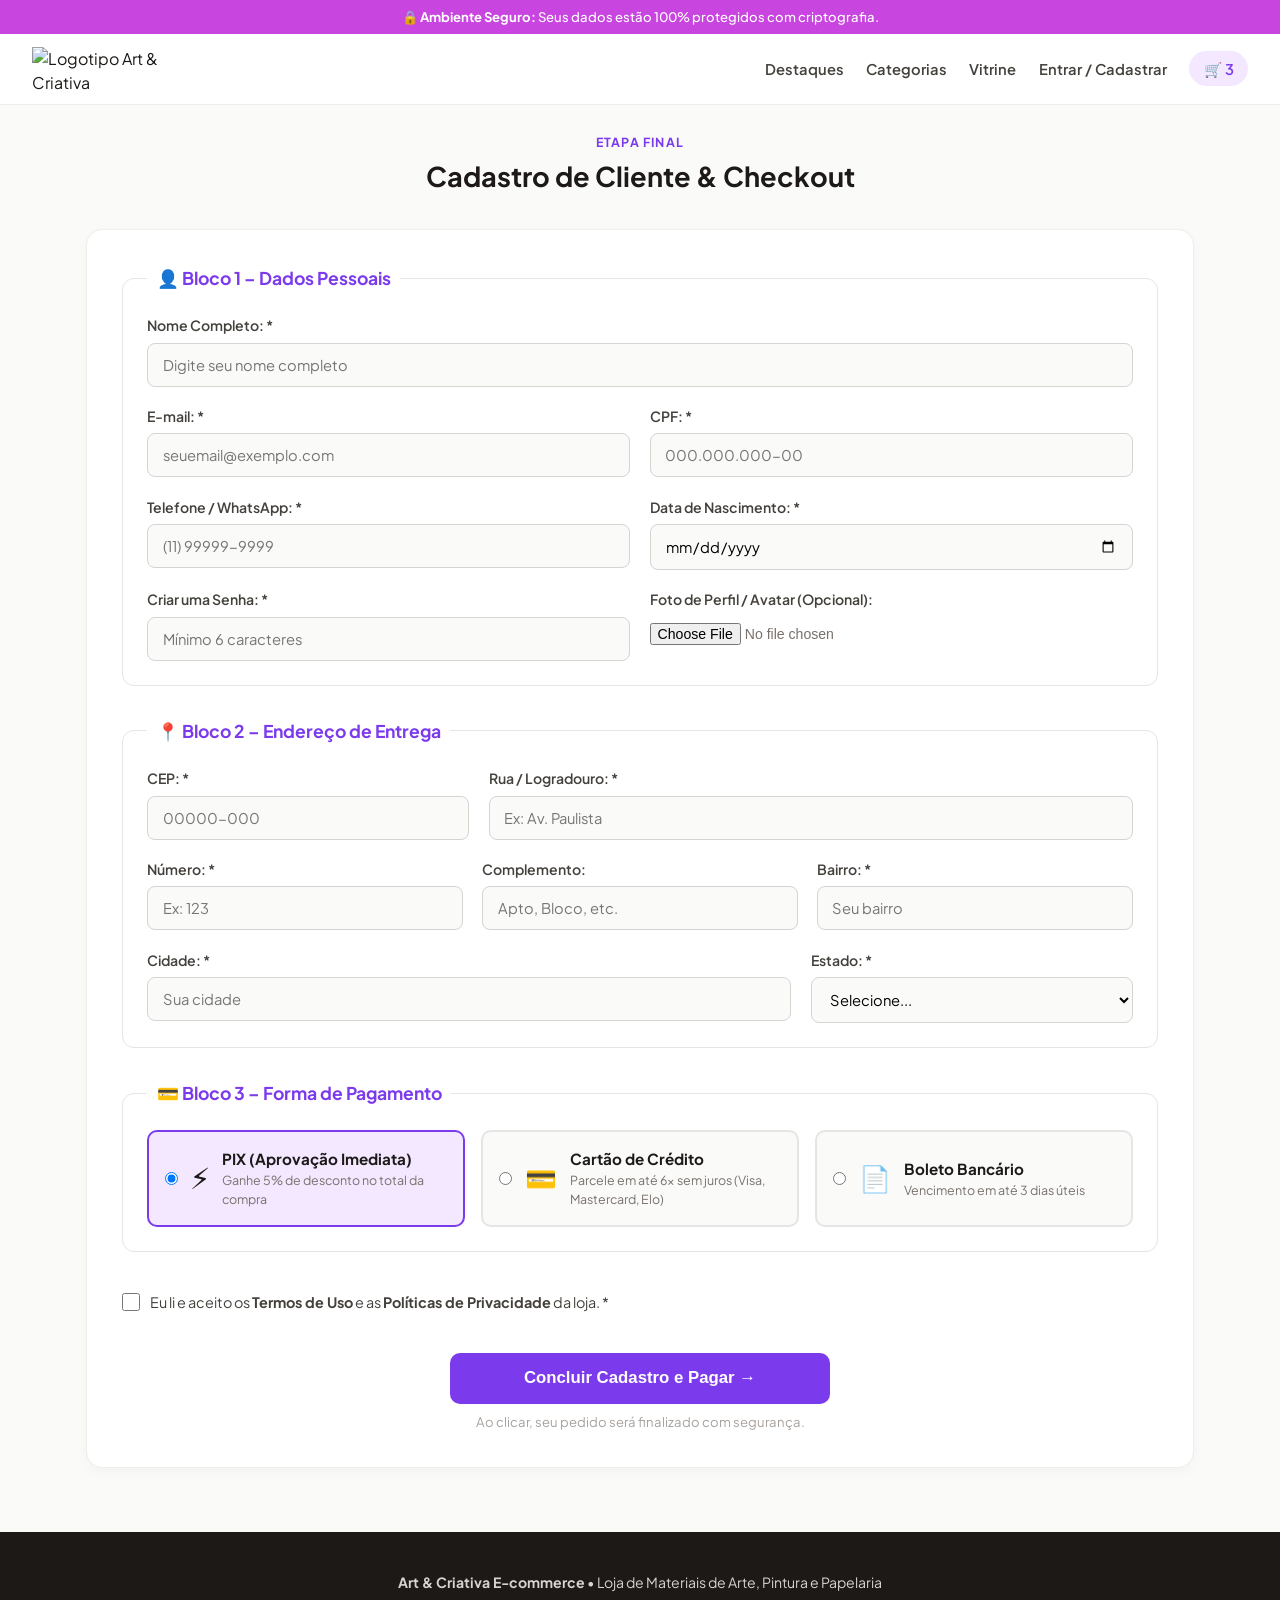
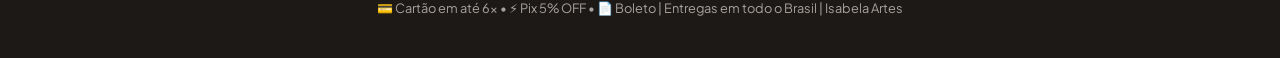
==== cadastro.html @ 5906b3b6 "Add files via upload" ====
<!DOCTYPE html>
<html lang="pt-BR">
<head>
  <meta charset="UTF-8">
  <meta name="viewport" content="width=device-width, initial-scale=1.0">
  <title>Cadastro & Checkout | Art & Criativa</title>
  <link rel="preconnect" href="https://fonts.googleapis.com">
  <link rel="preconnect" href="https://fonts.gstatic.com" crossorigin>
  <link href="https://fonts.googleapis.com/css2?family=Plus+Jakarta+Sans:wght@400;500;600;700&display=swap" rel="stylesheet">
  <link rel="stylesheet" href="style certo.css">
</head>
<body>

  <!-- BARRA DE ANÚNCIO -->
  <div class="top-announcement">🔒 <strong>Ambiente Seguro:</strong> Seus dados estão 100% protegidos com criptografia.</div>

  <!-- CABEÇALHO -->
  <header class="header">
    <a href="index certo.html"><img src="fotos/logo da loja.png" alt="Logotipo Art & Criativa" class="logo" width="145" height="46"></a>
    <nav class="nav">
      <a href="index certo.html#promocoes">Destaques</a>
      <a href="index certo.html#categorias">Categorias</a>
      <a href="index certo.html#vitrine">Vitrine</a>
      <a href="cadastro.html">Entrar / Cadastrar</a>
      <a href="carrinho.html" class="cart">🛒 <span>3</span></a>
    </nav>
  </header>

  <main class="page-container">
    <div class="section-title">
      <span class="tagline">Etapa Final</span>
      <h2>Cadastro de Cliente & Checkout</h2>
    </div>

    <!-- FORMULÁRIO SEMÂNTICO DE CADASTRO E PAGAMENTO -->
    <form class="checkout-form" action="#" method="POST">
      
      <!-- BLOCO 1: DADOS PESSOAIS -->
      <fieldset class="form-block">
        <legend>👤 Bloco 1 – Dados Pessoais</legend>

        <div class="form-row">
          <div class="form-group full-width">
            <label for="nome">Nome Completo: *</label>
            <input type="text" id="nome" name="nome" placeholder="Digite seu nome completo" required>
          </div>
        </div>

        <div class="form-row">
          <div class="form-group">
            <label for="email">E-mail: *</label>
            <input type="email" id="email" name="email" placeholder="seuemail@exemplo.com" required>
          </div>
          <div class="form-group">
            <label for="cpf">CPF: *</label>
            <input type="text" id="cpf" name="cpf" placeholder="000.000.000-00" pattern="\d{3}\.?\d{3}\.?\d{3}-?\d{2}" required>
          </div>
        </div>

        <div class="form-row">
          <div class="form-group">
            <label for="telefone">Telefone / WhatsApp: *</label>
            <input type="tel" id="telefone" name="telefone" placeholder="(11) 99999-9999" required>
          </div>
          <div class="form-group">
            <label for="nascimento">Data de Nascimento: *</label>
            <input type="date" id="nascimento" name="nascimento" required>
          </div>
        </div>

        <div class="form-row">
          <div class="form-group">
            <label for="senha">Criar uma Senha: *</label>
            <input type="password" id="senha" name="senha" minlength="6" placeholder="Mínimo 6 caracteres" required>
          </div>
          <div class="form-group">
            <label for="avatar">Foto de Perfil / Avatar (Opcional):</label>
            <input type="file" id="avatar" name="avatar" accept="image/*">
          </div>
        </div>
      </fieldset>

      <!-- BLOCO 2: ENDEREÇO DE ENTREGA -->
      <fieldset class="form-block">
        <legend>📍 Bloco 2 – Endereço de Entrega</legend>

        <div class="form-row">
          <div class="form-group">
            <label for="cep">CEP: *</label>
            <input type="text" id="cep" name="cep" placeholder="00000-000" required>
          </div>
          <div class="form-group two-thirds">
            <label for="rua">Rua / Logradouro: *</label>
            <input type="text" id="rua" name="rua" placeholder="Ex: Av. Paulista" required>
          </div>
        </div>

        <div class="form-row">
          <div class="form-group">
            <label for="numero">Número: *</label>
            <input type="text" id="numero" name="numero" placeholder="Ex: 123" required>
          </div>
          <div class="form-group">
            <label for="complemento">Complemento:</label>
            <input type="text" id="complemento" name="complemento" placeholder="Apto, Bloco, etc.">
          </div>
          <div class="form-group">
            <label for="bairro">Bairro: *</label>
            <input type="text" id="bairro" name="bairro" placeholder="Seu bairro" required>
          </div>
        </div>

        <div class="form-row">
          <div class="form-group two-thirds">
            <label for="cidade">Cidade: *</label>
            <input type="text" id="cidade" name="cidade" placeholder="Sua cidade" required>
          </div>
          <div class="form-group">
            <label for="estado">Estado: *</label>
            <select id="estado" name="estado" required>
              <option value="">Selecione...</option>
              <option value="SP">São Paulo (SP)</option>
              <option value="RJ">Rio de Janeiro (RJ)</option>
              <option value="MG">Minas Gerais (MG)</option>
              <option value="PR">Paraná (PR)</option>
              <option value="RS">Rio Grande do Sul (RS)</option>
              <option value="outro">Outro Estado</option>
            </select>
          </div>
        </div>
      </fieldset>

      <!-- BLOCO 3: FORMA DE PAGAMENTO -->
      <fieldset class="form-block">
        <legend>💳 Bloco 3 – Forma de Pagamento</legend>

        <div class="payment-options">
          <label class="radio-card" for="pix">
            <input type="radio" id="pix" name="pagamento" value="pix" checked>
            <span class="radio-icon">⚡</span>
            <div class="radio-info">
              <strong>PIX (Aprovação Imediata)</strong>
              <small>Ganhe 5% de desconto no total da compra</small>
            </div>
          </label>

          <label class="radio-card" for="cartao">
            <input type="radio" id="cartao" name="pagamento" value="cartao">
            <span class="radio-icon">💳</span>
            <div class="radio-info">
              <strong>Cartão de Crédito</strong>
              <small>Parcele em até 6x sem juros (Visa, Mastercard, Elo)</small>
            </div>
          </label>

          <label class="radio-card" for="boleto">
            <input type="radio" id="boleto" name="pagamento" value="boleto">
            <span class="radio-icon">📄</span>
            <div class="radio-info">
              <strong>Boleto Bancário</strong>
              <small>Vencimento em até 3 dias úteis</small>
            </div>
          </label>
        </div>
      </fieldset>

      <!-- TERMOS DE USO & BOTÃO DE ENVIO -->
      <div class="terms-group">
        <label for="termos" class="checkbox-label">
          <input type="checkbox" id="termos" name="termos" required>
          <span>Eu li e aceito os <strong>Termos de Uso</strong> e as <strong>Políticas de Privacidade</strong> da loja. *</span>
        </label>
      </div>

      <div class="submit-box">
        <button type="submit" class="btn-action btn-submit-checkout">Concluir Cadastro e Pagar &rarr;</button>
        <p class="submit-note">Ao clicar, seu pedido será finalizado com segurança.</p>
      </div>

    </form>
  </main>

  <!-- RODAPÉ -->
  <footer class="footer">
    <p><strong>Art & Criativa E-commerce</strong> • Loja de Materiais de Arte, Pintura e Papelaria</p>
    <p class="footer-copy">💳 Cartão em até 6x • ⚡ Pix 5% OFF • 📄 Boleto | Entregas em todo o Brasil | Isabela Artes</p>
  </footer>

</body>
</html>
---- style certo.css ----
*{
  margin: 0;
  padding: 0;
  box-sizing: border-box;
}
body {
  font-family: "Plus Jakarta Sans", system-ui, sans-serif;
  background: #fafaf9;
  color: #1c1917;
  line-height: 1.5;
}
img {
  display: block;
  max-width: 100%;
}
a {
  text-decoration: none;
  color: inherit;
}

.top-announcement {
  background: #c845df;
  color: #fff;
  text-align: center;
  font-size: 0.82rem;
  padding: 0.45rem 1rem;
  font-weight: 500;
}
.header {
  display: flex;
  justify-content: space-between;
  align-items: center;
  padding: 0.8rem 2rem;
  background: rgba(255, 255, 255, 0.92);
  backdrop-filter: blur(8px);
  border-bottom: 1px solid #f0edea;
  position: sticky;
  top: 0;
  z-index: 50;
}
.logo {
  height: 44px;
  width: auto;
  object-fit: contain;
}
.nav {
  display: flex;
  align-items: center;
  gap: 1.4rem;
  font-size: 0.92rem;
  font-weight: 600;
  color: #44403c;
}
.nav a:hover {
  color: #a078e6;
}
.cart {
  background: #f3e8ff;
  color: #7c3aed;
  padding: 0.4rem 0.9rem;
  border-radius: 99px;
  transition: 0.2s;
}
.cart:hover {
  background: #7c3aed;
  color: #fff;
}

.section-title {
  text-align: center;
  margin-bottom: 2rem;
}
.tagline {
  font-size: 0.78rem;
  font-weight: 700;
  text-transform: uppercase;
  letter-spacing: 1.2px;
  color: #7c3aed;
}
.section-title h2 {
  font-size: 1.7rem;
  font-weight: 700;
  color: #1c1917;
  margin-top: 0.2rem;
}

/* CARROSSEL */
.hero {
  max-width: 1140px;
  margin: 1.5rem auto;
  padding: 0 1rem;
}
.carousel {
  display: flex;
  overflow-x: auto;
  scroll-snap-type: x mandatory;
  scroll-behavior: smooth;
  border-radius: 20px;
  box-shadow: 0 8px 24px rgba(0, 0, 0, 0.06);
}
.slide {
  min-width: 100%;
  position: relative;
  scroll-snap-align: center;
  height: 340px;
  overflow: hidden;
}
.slide img {
  width: 100%;
  height: 100%;
  object-fit: cover;
}
.slide-txt {
  position: absolute;
  inset: 0;
  background: linear-gradient(
    90deg,
    rgba(28, 25, 23, 0.85) 0%,
    rgba(28, 25, 23, 0.3) 65%,
    transparent 100%
  );
  display: flex;
  flex-direction: column;
  justify-content: center;
  padding: 2rem 3.5rem;
  color: #fff;
}
.pill {
  align-self: flex-start;
  background: #7c3aed;
  color: #fff;
  font-size: 0.75rem;
  font-weight: 700;
  text-transform: uppercase;
  padding: 0.25rem 0.7rem;
  border-radius: 99px;
  margin-bottom: 0.6rem;
}
.slide-txt h2 {
  font-size: 2rem;
  font-weight: 700;
  margin-bottom: 0.4rem;
  max-width: 500px;
}
.slide-txt p {
  font-size: 0.95rem;
  color: #f5f5f4;
  max-width: 460px;
}

/* CATEGORIAS */
.categories {
  max-width: 1140px;
  margin: 3rem auto;
  padding: 0 1rem;
}
.cat-grid {
  display: flex;
  justify-content: center;
  gap: 2rem;
  flex-wrap: wrap;
}
.cat-card {
  display: flex;
  flex-direction: column;
  align-items: center;
  gap: 0.6rem;
  font-weight: 600;
  font-size: 0.92rem;
  color: #292524;
}
.circle {
  width: 115px;
  height: 115px;
  border-radius: 50%;
  overflow: hidden;
  border: 3px solid #e7e5e4;
  padding: 3px;
  background: #fff;
  transition: 0.3s ease;
}
.circle img {
  width: 100%;
  height: 100%;
  border-radius: 50%;
  object-fit: cover;
  transition: transform 0.3s ease;
}
.cat-card:hover .circle {
  border-color: #7c3aed;
  box-shadow: 0 6px 18px rgba(124, 58, 237, 0.2);
}
.cat-card:hover .circle img {
  transform: scale(1.08);
}
.cat-card:hover span {
  color: #7c3aed;
}

/* VITRINE DE PRODUTOS */
.showcase {
  max-width: 1140px;
  margin: 3rem auto 4.5rem;
  padding: 0 1rem;
}
.products-grid {
  display: grid;
  grid-template-columns: repeat(auto-fill, minmax(250px, 1fr));
  gap: 1.8rem;
}
.product-card {
  background: #fff;
  border: 1px solid #f0edea;
  border-radius: 16px;
  overflow: hidden;
  position: relative;
  display: flex;
  flex-direction: column;
  box-shadow: 0 4px 12px rgba(0, 0, 0, 0.03);
  transition: 0.3s ease;
}
.product-card:hover {
  transform: translateY(-4px);
  box-shadow: 0 12px 24px rgba(0, 0, 0, 0.08);
}
.product-link {
  display: block;
}
.thumb {
  width: 100%;
  aspect-ratio: 1 / 1;
  overflow: hidden;
  background: #f5f5f4;
}
.thumb img {
  width: 100%;
  height: 100%;
  object-fit: cover;
  transition: transform 0.4s ease;
}
.product-card:hover .thumb img {
  transform: scale(1.1);
}

figcaption {
  padding: 1.2rem;
  display: flex;
  flex-direction: column;
  flex-grow: 1;
}
.prod-cat {
  font-size: 0.72rem;
  text-transform: uppercase;
  font-weight: 700;
  color: #78716c;
  letter-spacing: 0.5px;
  margin-bottom: 0.2rem;
}
figcaption h3 {
  font-size: 1rem;
  font-weight: 600;
  color: #1c1917;
  margin-bottom: 0.6rem;
}
figcaption h3 a:hover {
  color: #7c3aed;
}
.price {
  margin-top: auto;
  margin-bottom: 0.9rem;
  font-size: 1.2rem;
  color: #7c3aed;
}
.price del {
  font-size: 0.85rem;
  color: #a8a29e;
  margin-right: 0.4rem;
}
.btn-action {
  display: inline-block;
  text-align: center;
  width: 100%;
  background: #7c3aed;
  color: #fff;
  border: none;
  padding: 0.7rem;
  border-radius: 10px;
  font-weight: 600;
  font-size: 0.9rem;
  cursor: pointer;
  transition: 0.2s;
}
.btn-action:hover {
  background: #6d28d9;
}
.badge {
  position: absolute;
  top: 12px;
  left: 12px;
  z-index: 5;
  padding: 0.3rem 0.65rem;
  font-size: 0.72rem;
  font-weight: 700;
  border-radius: 8px;
}
.badge.sale {
  background: #f43f5e;
  color: #fff;
  box-shadow: 0 2px 6px rgba(244, 63, 94, 0.3);
}
.badge.out {
  background: #57534e;
  color: #fff;
}
.product-card.soldout .thumb img {
  filter: grayscale(100%);
  opacity: 0.7;
}
.product-card.soldout:hover .thumb img {
  transform: none;
}
.out-txt {
  color: #78716c;
  font-size: 1rem;
  font-weight: 600;
}
.btn-out {
  background: #e7e5e4;
  color: #78716c;
  cursor: not-allowed;
}
.btn-out:hover {
  background: #e7e5e4;
}

/* ==========================================================================
   PARTE 2: PÁGINAS NOVAS (produto.html, carrinho.html, cadastro.html)
   ========================================================================== */

/* CONTAINER GERAL DAS PÁGINAS INTERNAS */
.page-container {
  max-width: 1140px;
  margin: 1.5rem auto 4rem;
  padding: 0 1rem;
}

/* BREADCRUMB */
.breadcrumb {
  font-size: 0.88rem;
  color: #78716c;
  margin-bottom: 1.5rem;
}
.breadcrumb a {
  color: #7c3aed;
}
.breadcrumb a:hover {
  text-decoration: underline;
}

/* 1. PÁGINA DE PRODUTO (produto.html) */
.product-details {
  display: grid;
  grid-template-columns: 1fr 1fr;
  gap: 3rem;
  background: #fff;
  padding: 2rem;
  border-radius: 16px;
  border: 1px solid #f0edea;
  box-shadow: 0 4px 12px rgba(0, 0, 0, 0.03);
  margin-bottom: 3rem;
}
.gallery {
  display: flex;
  flex-direction: column;
  gap: 1rem;
}
.main-image {
  width: 100%;
  aspect-ratio: 1 / 1;
  border-radius: 12px;
  overflow: hidden;
  background: #f5f5f4;
  border: 1px solid #e7e5e4;
}
.main-image img {
  width: 100%;
  height: 100%;
  object-fit: cover;
}
.thumbnails {
  display: grid;
  grid-template-columns: repeat(4, 1fr);
  gap: 0.8rem;
}
.thumb-item {
  width: 100%;
  aspect-ratio: 1 / 1;
  object-fit: cover;
  border-radius: 8px;
  border: 2px solid #e7e5e4;
  cursor: pointer;
  transition: 0.2s;
}
.thumb-item:hover,
.thumb-item.active {
  border-color: #7c3aed;
  box-shadow: 0 4px 10px rgba(124, 58, 237, 0.2);
  transform: scale(1.05);
}

.product-order-info {
  display: flex;
  flex-direction: column;
  position: relative;
}
.product-order-info .badge {
  position: static;
  align-self: flex-start;
  margin-bottom: 0.8rem;
}
.product-order-info h1 {
  font-size: 1.8rem;
  color: #1c1917;
  margin-bottom: 0.5rem;
}
.rating {
  font-size: 0.95rem;
  color: #f59e0b;
  margin-bottom: 1rem;
}
.rating span {
  color: #78716c;
  font-size: 0.85rem;
}
.price-box {
  margin-bottom: 1.2rem;
}
.price-box del {
  color: #a8a29e;
  font-size: 1rem;
  margin-right: 0.6rem;
}
.current-price {
  font-size: 2rem;
  color: #7c3aed;
  font-weight: 700;
  display: block;
}
.installments {
  font-size: 0.88rem;
  color: #57534e;
}
.product-desc {
  font-size: 0.95rem;
  color: #57534e;
  line-height: 1.6;
  margin-bottom: 1.5rem;
}
.options-group {
  margin-bottom: 1.5rem;
}
.options-group label {
  display: block;
  font-size: 0.9rem;
  margin-bottom: 0.4rem;
  color: #292524;
}
.options-group select {
  width: 100%;
  padding: 0.7rem;
  border: 1.5px solid #d6d3d1;
  border-radius: 8px;
  font-family: inherit;
  font-size: 0.92rem;
  outline: none;
  background: #fafaf9;
}
.options-group select:focus {
  border-color: #7c3aed;
  box-shadow: 0 0 0 3px rgba(124, 58, 237, 0.15);
}
.btn-add-cart {
  padding: 0.9rem;
  font-size: 1.05rem;
}

/* TABELA DE ESPECIFICAÇÕES TÉCNICAS (ZEBRADA) */
.tech-specs {
  background: #fff;
  padding: 2rem;
  border-radius: 16px;
  border: 1px solid #f0edea;
}
.tech-specs h2 {
  font-size: 1.4rem;
  margin-bottom: 1rem;
  color: #1c1917;
}
.specs-table {
  width: 100%;
  border-collapse: collapse;
}
.specs-table caption {
  text-align: left;
  font-size: 0.85rem;
  color: #78716c;
  margin-bottom: 0.8rem;
}
.specs-table th,
.specs-table td {
  padding: 0.85rem 1rem;
  text-align: left;
  border-bottom: 1px solid #f0edea;
  font-size: 0.92rem;
}
.specs-table th {
  color: #44403c;
  width: 35%;
  font-weight: 600;
}
.specs-table td {
  color: #1c1917;
}
/* Efeito Zebrado Obrigatório */
.specs-table tbody tr:nth-child(even) {
  background-color: #f5f5f4;
}

/* 2. PÁGINA DO CARRINHO (carrinho.html) */
.cart-layout {
  display: grid;
  grid-template-columns: 2fr 1fr;
  gap: 2rem;
  align-items: start;
}
.cart-table-wrapper {
  background: #fff;
  border-radius: 16px;
  padding: 1.5rem;
  border: 1px solid #f0edea;
  box-shadow: 0 4px 12px rgba(0, 0, 0, 0.03);
  overflow-x: auto;
}
.cart-table {
  width: 100%;
  border-collapse: collapse;
}
.cart-table caption {
  text-align: left;
  font-size: 0.85rem;
  color: #78716c;
  margin-bottom: 1rem;
}
.cart-table thead {
  background: #fafaf9;
  border-bottom: 2px solid #e7e5e4;
}
.cart-table th {
  padding: 0.9rem 0.6rem;
  text-align: left;
  font-size: 0.85rem;
  text-transform: uppercase;
  color: #78716c;
  font-weight: 700;
}
.cart-table td {
  padding: 1.2rem 0.6rem;
  border-bottom: 1px solid #f0edea;
  vertical-align: middle;
  font-size: 0.92rem;
}
.cart-product-cell {
  display: flex;
  align-items: center;
  gap: 1rem;
}
.cart-thumb {
  width: 64px;
  height: 64px;
  border-radius: 8px;
  object-fit: cover;
  border: 1px solid #e7e5e4;
  flex-shrink: 0;
}
.cart-cat {
  display: block;
  font-size: 0.75rem;
  color: #78716c;
  text-transform: uppercase;
}
.qty-input {
  width: 60px;
  padding: 0.4rem;
  border: 1.5px solid #d6d3d1;
  border-radius: 6px;
  text-align: center;
  font-family: inherit;
  font-size: 0.95rem;
}
.qty-input:focus {
  border-color: #7c3aed;
  outline: none;
}
.btn-remove {
  background: none;
  border: none;
  font-size: 1.2rem;
  cursor: pointer;
  transition: 0.2s;
  padding: 4px;
}
.btn-remove:hover {
  transform: scale(1.2);
}
.tfoot-notice {
  padding: 1rem;
  background: #f3e8ff;
  color: #6b21a8;
  font-size: 0.9rem;
  text-align: center;
  border-radius: 8px;
}

/* CARD LATERAL DE RESUMO */
.order-summary {
  background: #fff;
  border-radius: 16px;
  padding: 1.5rem;
  border: 1px solid #f0edea;
  box-shadow: 0 4px 12px rgba(0, 0, 0, 0.03);
  display: flex;
  flex-direction: column;
  gap: 1rem;
}
.order-summary h3 {
  font-size: 1.25rem;
  color: #1c1917;
  border-bottom: 1px solid #f0edea;
  padding-bottom: 0.8rem;
}
.summary-line {
  display: flex;
  justify-content: space-between;
  font-size: 0.95rem;
  color: #57534e;
}
.free-shipping {
  color: #16a34a;
  font-weight: 700;
}
.coupon-box label {
  display: block;
  font-size: 0.85rem;
  margin-bottom: 0.3rem;
  color: #57534e;
}
.coupon-inputs {
  display: flex;
  gap: 0.5rem;
}
.coupon-inputs input {
  flex: 1;
  padding: 0.6rem;
  border: 1.5px solid #d6d3d1;
  border-radius: 8px;
  font-family: inherit;
  font-size: 0.88rem;
}
.coupon-inputs input:focus {
  border-color: #7c3aed;
  outline: none;
}
.btn-coupon {
  background: #e7e5e4;
  border: none;
  padding: 0 0.9rem;
  border-radius: 8px;
  font-weight: 600;
  cursor: pointer;
}
.btn-coupon:hover {
  background: #d6d3d1;
}
.summary-divider {
  border: none;
  border-top: 1px solid #f0edea;
  margin: 0.4rem 0;
}
.summary-total {
  display: flex;
  justify-content: space-between;
  align-items: baseline;
}
.summary-total span {
  font-size: 1rem;
  font-weight: 600;
}
.total-price {
  font-size: 1.6rem;
  color: #7c3aed;
  font-weight: 700;
}
.btn-checkout {
  padding: 0.85rem;
  font-size: 1rem;
}
.btn-continue-shopping {
  text-align: center;
  font-size: 0.88rem;
  color: #78716c;
}
.btn-continue-shopping:hover {
  color: #7c3aed;
}

/* 3. PÁGINA DE CADASTRO & CHECKOUT (cadastro.html) */
.checkout-form {
  background: #fff;
  padding: 2.2rem;
  border-radius: 16px;
  border: 1px solid #f0edea;
  box-shadow: 0 4px 12px rgba(0, 0, 0, 0.03);
  display: flex;
  flex-direction: column;
  gap: 2rem;
}
.form-block {
  border: 1.5px solid #e7e5e4;
  border-radius: 12px;
  padding: 1.5rem;
  display: flex;
  flex-direction: column;
  gap: 1.2rem;
}
.form-block legend {
  font-weight: 700;
  font-size: 1.1rem;
  color: #7c3aed;
  padding: 0 0.6rem;
}
.form-row {
  display: flex;
  gap: 1.2rem;
  flex-wrap: wrap;
}
.form-group {
  flex: 1;
  min-width: 220px;
  display: flex;
  flex-direction: column;
  gap: 0.4rem;
}
.form-group.full-width {
  flex: 1 1 100%;
}
.form-group.two-thirds {
  flex: 2;
  min-width: 260px;
}
.form-group label {
  font-size: 0.88rem;
  font-weight: 600;
  color: #44403c;
}

/* ESTILIZAÇÃO DOS INPUTS COM PSEUDO-CLASSES OBRIGATÓRIAS */
.checkout-form input[type="text"],
.checkout-form input[type="email"],
.checkout-form input[type="tel"],
.checkout-form input[type="date"],
.checkout-form input[type="password"],
.checkout-form select {
  width: 100%;
  padding: 0.75rem 0.9rem;
  border: 1.5px solid #d6d3d1;
  border-radius: 8px;
  font-family: inherit;
  font-size: 0.92rem;
  background: #fafaf9;
  transition: all 0.25s ease;
  outline: none;
}

/* :focus (Borda brilhante e outline personalizado) */
.checkout-form input:focus,
.checkout-form select:focus {
  border-color: #7c3aed;
  box-shadow: 0 0 0 4px rgba(124, 58, 237, 0.15);
  background: #ffffff;
}

/* Feedback nativo: :focus:valid (borda verde) e :focus:invalid (borda vermelha) */
.checkout-form input:focus:valid {
  border-color: #16a34a;
  box-shadow: 0 0 0 4px rgba(22, 163, 74, 0.15);
}
.checkout-form input:focus:invalid {
  border-color: #ef4444;
  box-shadow: 0 0 0 4px rgba(239, 68, 68, 0.15);
}

.checkout-form input[type="file"] {
  font-size: 0.88rem;
  color: #78716c;
  padding: 0.4rem 0;
}

/* BLOCO 3: OPÇÕES DE PAGAMENTO */
.payment-options {
  display: grid;
  grid-template-columns: repeat(auto-fit, minmax(260px, 1fr));
  gap: 1rem;
}
.radio-card {
  display: flex;
  align-items: center;
  gap: 0.8rem;
  padding: 1rem;
  border: 2px solid #e7e5e4;
  border-radius: 10px;
  cursor: pointer;
  background: #fafaf9;
  transition: 0.2s;
}
.radio-card:hover {
  border-color: #a078e6;
  background: #ffffff;
}
.radio-card input[type="radio"]:checked + .radio-icon {
  transform: scale(1.15);
}
.radio-card:has(input[type="radio"]:checked) {
  border-color: #7c3aed;
  background: #f3e8ff;
}
.radio-icon {
  font-size: 1.6rem;
  transition: transform 0.2s;
}
.radio-info {
  display: flex;
  flex-direction: column;
}
.radio-info strong {
  font-size: 0.95rem;
  color: #1c1917;
}
.radio-info small {
  font-size: 0.78rem;
  color: #78716c;
}

/* CHECKBOX TERMOS */
.terms-group {
  padding: 0.5rem 0;
}
.checkbox-label {
  display: flex;
  align-items: center;
  gap: 0.6rem;
  font-size: 0.9rem;
  color: #44403c;
  cursor: pointer;
}
.checkbox-label input[type="checkbox"] {
  width: 18px;
  height: 18px;
  accent-color: #7c3aed;
}

/* BOTÃO DE SUBMIT */
.submit-box {
  display: flex;
  flex-direction: column;
  align-items: center;
  gap: 0.5rem;
}
.btn-submit-checkout {
  max-width: 380px;
  padding: 0.95rem;
  font-size: 1.05rem;
}
.submit-note {
  font-size: 0.82rem;
  color: #a8a29e;
}

/* RODAPÉ GERAL */
.footer {
  background: #1c1917;
  color: #d6d3d1;
  padding: 2.5rem 1rem;
  text-align: center;
  font-size: 0.88rem;
}
.footer-copy {
  color: #a8a29e;
  font-size: 0.8rem;
  margin-top: 0.4rem;
}
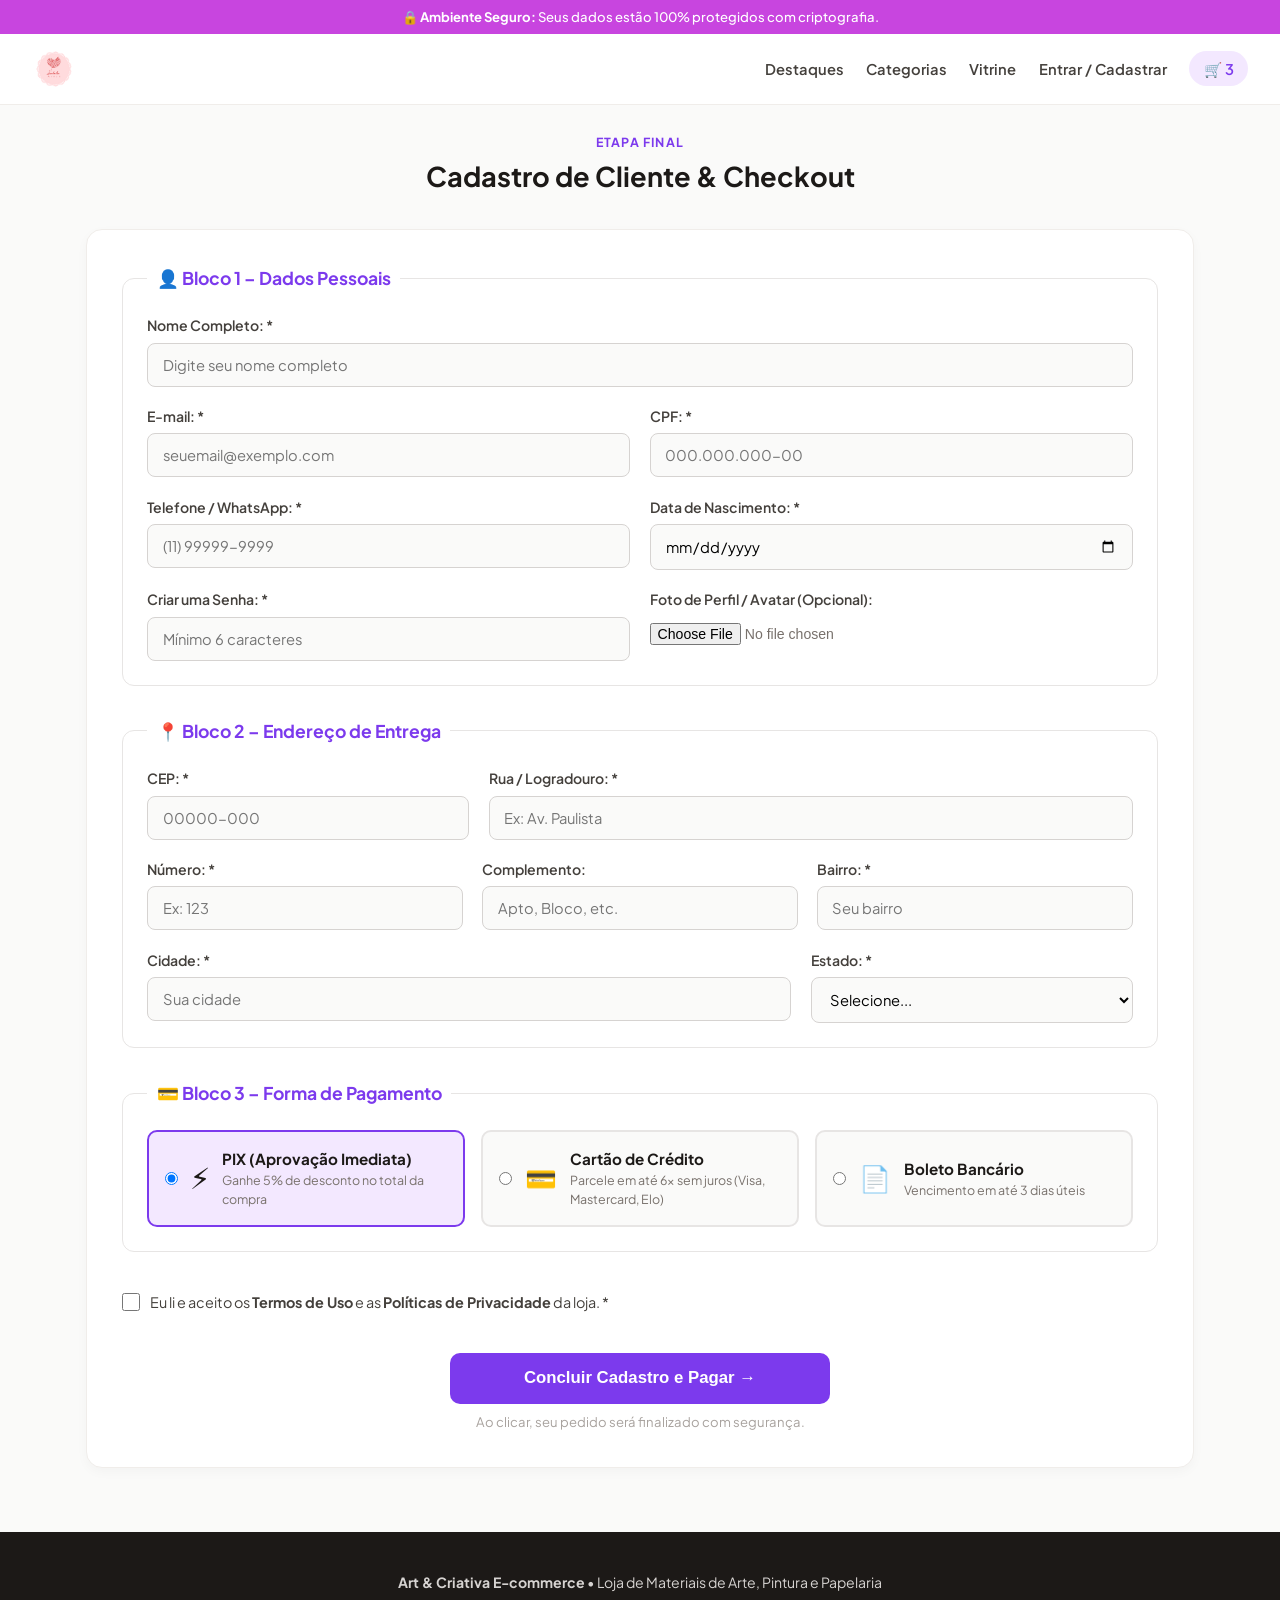
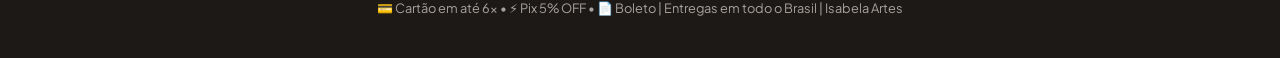
==== commit 89af94b2: "feat: Correção feita!" ====
--- a/cadastro.html
+++ b/cadastro.html
@@ -7,7 +7,7 @@
   <link rel="preconnect" href="https://fonts.googleapis.com">
   <link rel="preconnect" href="https://fonts.gstatic.com" crossorigin>
   <link href="https://fonts.googleapis.com/css2?family=Plus+Jakarta+Sans:wght@400;500;600;700&display=swap" rel="stylesheet">
-  <link rel="stylesheet" href="style certo.css">
+  <link rel="stylesheet" href="style.css">
 </head>
 <body>
 
@@ -16,11 +16,11 @@
 
   <!-- CABEÇALHO -->
   <header class="header">
-    <a href="index certo.html"><img src="fotos/logo da loja.png" alt="Logotipo Art & Criativa" class="logo" width="145" height="46"></a>
+    <a href="index.html"><img src="fotos/logo da loja.png" alt="Logotipo Art & Criativa" class="logo" width="145" height="46"></a>
     <nav class="nav">
-      <a href="index certo.html#promocoes">Destaques</a>
-      <a href="index certo.html#categorias">Categorias</a>
-      <a href="index certo.html#vitrine">Vitrine</a>
+      <a href="index.html#promocoes">Destaques</a>
+      <a href="index.html#categorias">Categorias</a>
+      <a href="index.html#vitrine">Vitrine</a>
       <a href="cadastro.html">Entrar / Cadastrar</a>
       <a href="carrinho.html" class="cart">🛒 <span>3</span></a>
     </nav>
@@ -188,4 +188,3 @@
 
 </body>
 </html>
-
--- a/style.css
+++ b/style.css
@@ -0,0 +1,901 @@
+*{
+  margin: 0;
+  padding: 0;
+  box-sizing: border-box;
+}
+body {
+  font-family: "Plus Jakarta Sans", system-ui, sans-serif;
+  background: #fafaf9;
+  color: #1c1917;
+  line-height: 1.5;
+}
+img {
+  display: block;
+  max-width: 100%;
+}
+a {
+  text-decoration: none;
+  color: inherit;
+}
+
+.top-announcement {
+  background: #c845df;
+  color: #fff;
+  text-align: center;
+  font-size: 0.82rem;
+  padding: 0.45rem 1rem;
+  font-weight: 500;
+}
+.header {
+  display: flex;
+  justify-content: space-between;
+  align-items: center;
+  padding: 0.8rem 2rem;
+  background: rgba(255, 255, 255, 0.92);
+  backdrop-filter: blur(8px);
+  border-bottom: 1px solid #f0edea;
+  position: sticky;
+  top: 0;
+  z-index: 50;
+}
+.logo {
+  height: 44px;
+  width: auto;
+  object-fit: contain;
+}
+.nav {
+  display: flex;
+  align-items: center;
+  gap: 1.4rem;
+  font-size: 0.92rem;
+  font-weight: 600;
+  color: #44403c;
+}
+.nav a:hover {
+  color: #a078e6;
+}
+.cart {
+  background: #f3e8ff;
+  color: #7c3aed;
+  padding: 0.4rem 0.9rem;
+  border-radius: 99px;
+  transition: 0.2s;
+}
+.cart:hover {
+  background: #7c3aed;
+  color: #fff;
+}
+
+.section-title {
+  text-align: center;
+  margin-bottom: 2rem;
+}
+.tagline {
+  font-size: 0.78rem;
+  font-weight: 700;
+  text-transform: uppercase;
+  letter-spacing: 1.2px;
+  color: #7c3aed;
+}
+.section-title h2 {
+  font-size: 1.7rem;
+  font-weight: 700;
+  color: #1c1917;
+  margin-top: 0.2rem;
+}
+
+/* CARROSSEL */
+.hero {
+  max-width: 1140px;
+  margin: 1.5rem auto;
+  padding: 0 1rem;
+}
+.carousel {
+  display: flex;
+  overflow-x: auto;
+  scroll-snap-type: x mandatory;
+  scroll-behavior: smooth;
+  border-radius: 20px;
+  box-shadow: 0 8px 24px rgba(0, 0, 0, 0.06);
+}
+.slide {
+  min-width: 100%;
+  position: relative;
+  scroll-snap-align: center;
+  height: 340px;
+  overflow: hidden;
+}
+.slide img {
+  width: 100%;
+  height: 100%;
+  object-fit: cover;
+}
+.slide-txt {
+  position: absolute;
+  inset: 0;
+  background: linear-gradient(
+    90deg,
+    rgba(28, 25, 23, 0.85) 0%,
+    rgba(28, 25, 23, 0.3) 65%,
+    transparent 100%
+  );
+  display: flex;
+  flex-direction: column;
+  justify-content: center;
+  padding: 2rem 3.5rem;
+  color: #fff;
+}
+.pill {
+  align-self: flex-start;
+  background: #7c3aed;
+  color: #fff;
+  font-size: 0.75rem;
+  font-weight: 700;
+  text-transform: uppercase;
+  padding: 0.25rem 0.7rem;
+  border-radius: 99px;
+  margin-bottom: 0.6rem;
+}
+.slide-txt h2 {
+  font-size: 2rem;
+  font-weight: 700;
+  margin-bottom: 0.4rem;
+  max-width: 500px;
+}
+.slide-txt p {
+  font-size: 0.95rem;
+  color: #f5f5f4;
+  max-width: 460px;
+}
+
+/* CATEGORIAS */
+.categories {
+  max-width: 1140px;
+  margin: 3rem auto;
+  padding: 0 1rem;
+}
+.cat-grid {
+  display: flex;
+  justify-content: center;
+  gap: 2rem;
+  flex-wrap: wrap;
+}
+.cat-card {
+  display: flex;
+  flex-direction: column;
+  align-items: center;
+  gap: 0.6rem;
+  font-weight: 600;
+  font-size: 0.92rem;
+  color: #292524;
+}
+.circle {
+  width: 115px;
+  height: 115px;
+  border-radius: 50%;
+  overflow: hidden;
+  border: 3px solid #e7e5e4;
+  padding: 3px;
+  background: #fff;
+  transition: 0.3s ease;
+}
+.circle img {
+  width: 100%;
+  height: 100%;
+  border-radius: 50%;
+  object-fit: cover;
+  transition: transform 0.3s ease;
+}
+.cat-card:hover .circle {
+  border-color: #7c3aed;
+  box-shadow: 0 6px 18px rgba(124, 58, 237, 0.2);
+}
+.cat-card:hover .circle img {
+  transform: scale(1.08);
+}
+.cat-card:hover span {
+  color: #7c3aed;
+}
+
+/* VITRINE DE PRODUTOS */
+.showcase {
+  max-width: 1140px;
+  margin: 3rem auto 4.5rem;
+  padding: 0 1rem;
+}
+.products-grid {
+  display: grid;
+  grid-template-columns: repeat(auto-fill, minmax(250px, 1fr));
+  gap: 1.8rem;
+}
+.product-card {
+  background: #fff;
+  border: 1px solid #f0edea;
+  border-radius: 16px;
+  overflow: hidden;
+  position: relative;
+  display: flex;
+  flex-direction: column;
+  box-shadow: 0 4px 12px rgba(0, 0, 0, 0.03);
+  transition: 0.3s ease;
+}
+.product-card:hover {
+  transform: translateY(-4px);
+  box-shadow: 0 12px 24px rgba(0, 0, 0, 0.08);
+}
+.product-link {
+  display: block;
+}
+.thumb {
+  width: 100%;
+  aspect-ratio: 1 / 1;
+  overflow: hidden;
+  background: #f5f5f4;
+}
+.thumb img {
+  width: 100%;
+  height: 100%;
+  object-fit: cover;
+  transition: transform 0.4s ease;
+}
+.product-card:hover .thumb img {
+  transform: scale(1.1);
+}
+
+figcaption {
+  padding: 1.2rem;
+  display: flex;
+  flex-direction: column;
+  flex-grow: 1;
+}
+.prod-cat {
+  font-size: 0.72rem;
+  text-transform: uppercase;
+  font-weight: 700;
+  color: #78716c;
+  letter-spacing: 0.5px;
+  margin-bottom: 0.2rem;
+}
+figcaption h3 {
+  font-size: 1rem;
+  font-weight: 600;
+  color: #1c1917;
+  margin-bottom: 0.6rem;
+}
+figcaption h3 a:hover {
+  color: #7c3aed;
+}
+.price {
+  margin-top: auto;
+  margin-bottom: 0.9rem;
+  font-size: 1.2rem;
+  color: #7c3aed;
+}
+.price del {
+  font-size: 0.85rem;
+  color: #a8a29e;
+  margin-right: 0.4rem;
+}
+.btn-action {
+  display: inline-block;
+  text-align: center;
+  width: 100%;
+  background: #7c3aed;
+  color: #fff;
+  border: none;
+  padding: 0.7rem;
+  border-radius: 10px;
+  font-weight: 600;
+  font-size: 0.9rem;
+  cursor: pointer;
+  transition: 0.2s;
+}
+.btn-action:hover {
+  background: #6d28d9;
+}
+.badge {
+  position: absolute;
+  top: 12px;
+  left: 12px;
+  z-index: 5;
+  padding: 0.3rem 0.65rem;
+  font-size: 0.72rem;
+  font-weight: 700;
+  border-radius: 8px;
+}
+.badge.sale {
+  background: #f43f5e;
+  color: #fff;
+  box-shadow: 0 2px 6px rgba(244, 63, 94, 0.3);
+}
+.badge.out {
+  background: #57534e;
+  color: #fff;
+}
+.product-card.soldout .thumb img {
+  filter: grayscale(100%);
+  opacity: 0.7;
+}
+.product-card.soldout:hover .thumb img {
+  transform: none;
+}
+.out-txt {
+  color: #78716c;
+  font-size: 1rem;
+  font-weight: 600;
+}
+.btn-out {
+  background: #e7e5e4;
+  color: #78716c;
+  cursor: not-allowed;
+}
+.btn-out:hover {
+  background: #e7e5e4;
+}
+
+/* ==========================================================================
+   PARTE 2: PÁGINAS NOVAS (produto.html, carrinho.html, cadastro.html)
+   ========================================================================== */
+
+/* CONTAINER GERAL DAS PÁGINAS INTERNAS */
+.page-container {
+  max-width: 1140px;
+  margin: 1.5rem auto 4rem;
+  padding: 0 1rem;
+}
+
+/* BREADCRUMB */
+.breadcrumb {
+  font-size: 0.88rem;
+  color: #78716c;
+  margin-bottom: 1.5rem;
+}
+.breadcrumb a {
+  color: #7c3aed;
+}
+.breadcrumb a:hover {
+  text-decoration: underline;
+}
+
+/* 1. PÁGINA DE PRODUTO (produto.html) */
+.product-details {
+  display: grid;
+  grid-template-columns: 1fr 1fr;
+  gap: 3rem;
+  background: #fff;
+  padding: 2rem;
+  border-radius: 16px;
+  border: 1px solid #f0edea;
+  box-shadow: 0 4px 12px rgba(0, 0, 0, 0.03);
+  margin-bottom: 3rem;
+}
+.gallery {
+  display: flex;
+  flex-direction: column;
+  gap: 1rem;
+}
+.main-image {
+  width: 100%;
+  aspect-ratio: 1 / 1;
+  border-radius: 12px;
+  overflow: hidden;
+  background: #f5f5f4;
+  border: 1px solid #e7e5e4;
+}
+.main-image img {
+  width: 100%;
+  height: 100%;
+  object-fit: cover;
+}
+.thumbnails {
+  display: grid;
+  grid-template-columns: repeat(4, 1fr);
+  gap: 0.8rem;
+}
+.thumb-item {
+  width: 100%;
+  aspect-ratio: 1 / 1;
+  object-fit: cover;
+  border-radius: 8px;
+  border: 2px solid #e7e5e4;
+  cursor: pointer;
+  transition: 0.2s;
+}
+.thumb-item:hover,
+.thumb-item.active {
+  border-color: #7c3aed;
+  box-shadow: 0 4px 10px rgba(124, 58, 237, 0.2);
+  transform: scale(1.05);
+}
+
+.product-order-info {
+  display: flex;
+  flex-direction: column;
+  position: relative;
+}
+.product-order-info .badge {
+  position: static;
+  align-self: flex-start;
+  margin-bottom: 0.8rem;
+}
+.product-order-info h1 {
+  font-size: 1.8rem;
+  color: #1c1917;
+  margin-bottom: 0.5rem;
+}
+.rating {
+  font-size: 0.95rem;
+  color: #f59e0b;
+  margin-bottom: 1rem;
+}
+.rating span {
+  color: #78716c;
+  font-size: 0.85rem;
+}
+.price-box {
+  margin-bottom: 1.2rem;
+}
+.price-box del {
+  color: #a8a29e;
+  font-size: 1rem;
+  margin-right: 0.6rem;
+}
+.current-price {
+  font-size: 2rem;
+  color: #7c3aed;
+  font-weight: 700;
+  display: block;
+}
+.installments {
+  font-size: 0.88rem;
+  color: #57534e;
+}
+.product-desc {
+  font-size: 0.95rem;
+  color: #57534e;
+  line-height: 1.6;
+  margin-bottom: 1.5rem;
+}
+.options-group {
+  margin-bottom: 1.5rem;
+}
+.options-group label {
+  display: block;
+  font-size: 0.9rem;
+  margin-bottom: 0.4rem;
+  color: #292524;
+}
+.options-group select {
+  width: 100%;
+  padding: 0.7rem;
+  border: 1.5px solid #d6d3d1;
+  border-radius: 8px;
+  font-family: inherit;
+  font-size: 0.92rem;
+  outline: none;
+  background: #fafaf9;
+}
+.options-group select:focus {
+  border-color: #7c3aed;
+  box-shadow: 0 0 0 3px rgba(124, 58, 237, 0.15);
+}
+.btn-add-cart {
+  padding: 0.9rem;
+  font-size: 1.05rem;
+}
+
+/* TABELA DE ESPECIFICAÇÕES TÉCNICAS (ZEBRADA) */
+.tech-specs {
+  background: #fff;
+  padding: 2rem;
+  border-radius: 16px;
+  border: 1px solid #f0edea;
+}
+.tech-specs h2 {
+  font-size: 1.4rem;
+  margin-bottom: 1rem;
+  color: #1c1917;
+}
+.specs-table {
+  width: 100%;
+  border-collapse: collapse;
+}
+.specs-table caption {
+  text-align: left;
+  font-size: 0.85rem;
+  color: #78716c;
+  margin-bottom: 0.8rem;
+}
+.specs-table th,
+.specs-table td {
+  padding: 0.85rem 1rem;
+  text-align: left;
+  border-bottom: 1px solid #f0edea;
+  font-size: 0.92rem;
+}
+.specs-table th {
+  color: #44403c;
+  width: 35%;
+  font-weight: 600;
+}
+.specs-table td {
+  color: #1c1917;
+}
+/* Efeito Zebrado Obrigatório */
+.specs-table tbody tr:nth-child(even) {
+  background-color: #f5f5f4;
+}
+
+/* 2. PÁGINA DO CARRINHO (carrinho.html) */
+.cart-layout {
+  display: grid;
+  grid-template-columns: 2fr 1fr;
+  gap: 2rem;
+  align-items: start;
+}
+.cart-table-wrapper {
+  background: #fff;
+  border-radius: 16px;
+  padding: 1.5rem;
+  border: 1px solid #f0edea;
+  box-shadow: 0 4px 12px rgba(0, 0, 0, 0.03);
+  overflow-x: auto;
+}
+.cart-table {
+  width: 100%;
+  border-collapse: collapse;
+}
+.cart-table caption {
+  text-align: left;
+  font-size: 0.85rem;
+  color: #78716c;
+  margin-bottom: 1rem;
+}
+.cart-table thead {
+  background: #fafaf9;
+  border-bottom: 2px solid #e7e5e4;
+}
+.cart-table th {
+  padding: 0.9rem 0.6rem;
+  text-align: left;
+  font-size: 0.85rem;
+  text-transform: uppercase;
+  color: #78716c;
+  font-weight: 700;
+}
+.cart-table td {
+  padding: 1.2rem 0.6rem;
+  border-bottom: 1px solid #f0edea;
+  vertical-align: middle;
+  font-size: 0.92rem;
+}
+.cart-product-cell {
+  display: flex;
+  align-items: center;
+  gap: 1rem;
+}
+.cart-thumb {
+  width: 64px;
+  height: 64px;
+  border-radius: 8px;
+  object-fit: cover;
+  border: 1px solid #e7e5e4;
+  flex-shrink: 0;
+}
+.cart-cat {
+  display: block;
+  font-size: 0.75rem;
+  color: #78716c;
+  text-transform: uppercase;
+}
+.qty-input {
+  width: 60px;
+  padding: 0.4rem;
+  border: 1.5px solid #d6d3d1;
+  border-radius: 6px;
+  text-align: center;
+  font-family: inherit;
+  font-size: 0.95rem;
+}
+.qty-input:focus {
+  border-color: #7c3aed;
+  outline: none;
+}
+.btn-remove {
+  background: none;
+  border: none;
+  font-size: 1.2rem;
+  cursor: pointer;
+  transition: 0.2s;
+  padding: 4px;
+}
+.btn-remove:hover {
+  transform: scale(1.2);
+}
+.tfoot-notice {
+  padding: 1rem;
+  background: #f3e8ff;
+  color: #6b21a8;
+  font-size: 0.9rem;
+  text-align: center;
+  border-radius: 8px;
+}
+
+/* CARD LATERAL DE RESUMO */
+.order-summary {
+  background: #fff;
+  border-radius: 16px;
+  padding: 1.5rem;
+  border: 1px solid #f0edea;
+  box-shadow: 0 4px 12px rgba(0, 0, 0, 0.03);
+  display: flex;
+  flex-direction: column;
+  gap: 1rem;
+}
+.order-summary h3 {
+  font-size: 1.25rem;
+  color: #1c1917;
+  border-bottom: 1px solid #f0edea;
+  padding-bottom: 0.8rem;
+}
+.summary-line {
+  display: flex;
+  justify-content: space-between;
+  font-size: 0.95rem;
+  color: #57534e;
+}
+.free-shipping {
+  color: #16a34a;
+  font-weight: 700;
+}
+.coupon-box label {
+  display: block;
+  font-size: 0.85rem;
+  margin-bottom: 0.3rem;
+  color: #57534e;
+}
+.coupon-inputs {
+  display: flex;
+  gap: 0.5rem;
+}
+.coupon-inputs input {
+  flex: 1;
+  padding: 0.6rem;
+  border: 1.5px solid #d6d3d1;
+  border-radius: 8px;
+  font-family: inherit;
+  font-size: 0.88rem;
+}
+.coupon-inputs input:focus {
+  border-color: #7c3aed;
+  outline: none;
+}
+.btn-coupon {
+  background: #e7e5e4;
+  border: none;
+  padding: 0 0.9rem;
+  border-radius: 8px;
+  font-weight: 600;
+  cursor: pointer;
+}
+.btn-coupon:hover {
+  background: #d6d3d1;
+}
+.summary-divider {
+  border: none;
+  border-top: 1px solid #f0edea;
+  margin: 0.4rem 0;
+}
+.summary-total {
+  display: flex;
+  justify-content: space-between;
+  align-items: baseline;
+}
+.summary-total span {
+  font-size: 1rem;
+  font-weight: 600;
+}
+.total-price {
+  font-size: 1.6rem;
+  color: #7c3aed;
+  font-weight: 700;
+}
+.btn-checkout {
+  padding: 0.85rem;
+  font-size: 1rem;
+}
+.btn-continue-shopping {
+  text-align: center;
+  font-size: 0.88rem;
+  color: #78716c;
+}
+.btn-continue-shopping:hover {
+  color: #7c3aed;
+}
+
+/* 3. PÁGINA DE CADASTRO & CHECKOUT (cadastro.html) */
+.checkout-form {
+  background: #fff;
+  padding: 2.2rem;
+  border-radius: 16px;
+  border: 1px solid #f0edea;
+  box-shadow: 0 4px 12px rgba(0, 0, 0, 0.03);
+  display: flex;
+  flex-direction: column;
+  gap: 2rem;
+}
+.form-block {
+  border: 1.5px solid #e7e5e4;
+  border-radius: 12px;
+  padding: 1.5rem;
+  display: flex;
+  flex-direction: column;
+  gap: 1.2rem;
+}
+.form-block legend {
+  font-weight: 700;
+  font-size: 1.1rem;
+  color: #7c3aed;
+  padding: 0 0.6rem;
+}
+.form-row {
+  display: flex;
+  gap: 1.2rem;
+  flex-wrap: wrap;
+}
+.form-group {
+  flex: 1;
+  min-width: 220px;
+  display: flex;
+  flex-direction: column;
+  gap: 0.4rem;
+}
+.form-group.full-width {
+  flex: 1 1 100%;
+}
+.form-group.two-thirds {
+  flex: 2;
+  min-width: 260px;
+}
+.form-group label {
+  font-size: 0.88rem;
+  font-weight: 600;
+  color: #44403c;
+}
+
+/* ESTILIZAÇÃO DOS INPUTS COM PSEUDO-CLASSES OBRIGATÓRIAS */
+.checkout-form input[type="text"],
+.checkout-form input[type="email"],
+.checkout-form input[type="tel"],
+.checkout-form input[type="date"],
+.checkout-form input[type="password"],
+.checkout-form select {
+  width: 100%;
+  padding: 0.75rem 0.9rem;
+  border: 1.5px solid #d6d3d1;
+  border-radius: 8px;
+  font-family: inherit;
+  font-size: 0.92rem;
+  background: #fafaf9;
+  transition: all 0.25s ease;
+  outline: none;
+}
+
+/* :focus (Borda brilhante e outline personalizado) */
+.checkout-form input:focus,
+.checkout-form select:focus {
+  border-color: #7c3aed;
+  box-shadow: 0 0 0 4px rgba(124, 58, 237, 0.15);
+  background: #ffffff;
+}
+
+/* Feedback nativo: :focus:valid (borda verde) e :focus:invalid (borda vermelha) */
+.checkout-form input:focus:valid {
+  border-color: #16a34a;
+  box-shadow: 0 0 0 4px rgba(22, 163, 74, 0.15);
+}
+.checkout-form input:focus:invalid {
+  border-color: #ef4444;
+  box-shadow: 0 0 0 4px rgba(239, 68, 68, 0.15);
+}
+
+.checkout-form input[type="file"] {
+  font-size: 0.88rem;
+  color: #78716c;
+  padding: 0.4rem 0;
+}
+
+/* BLOCO 3: OPÇÕES DE PAGAMENTO */
+.payment-options {
+  display: grid;
+  grid-template-columns: repeat(auto-fit, minmax(260px, 1fr));
+  gap: 1rem;
+}
+.radio-card {
+  display: flex;
+  align-items: center;
+  gap: 0.8rem;
+  padding: 1rem;
+  border: 2px solid #e7e5e4;
+  border-radius: 10px;
+  cursor: pointer;
+  background: #fafaf9;
+  transition: 0.2s;
+}
+.radio-card:hover {
+  border-color: #a078e6;
+  background: #ffffff;
+}
+.radio-card input[type="radio"]:checked + .radio-icon {
+  transform: scale(1.15);
+}
+.radio-card:has(input[type="radio"]:checked) {
+  border-color: #7c3aed;
+  background: #f3e8ff;
+}
+.radio-icon {
+  font-size: 1.6rem;
+  transition: transform 0.2s;
+}
+.radio-info {
+  display: flex;
+  flex-direction: column;
+}
+.radio-info strong {
+  font-size: 0.95rem;
+  color: #1c1917;
+}
+.radio-info small {
+  font-size: 0.78rem;
+  color: #78716c;
+}
+
+/* CHECKBOX TERMOS */
+.terms-group {
+  padding: 0.5rem 0;
+}
+.checkbox-label {
+  display: flex;
+  align-items: center;
+  gap: 0.6rem;
+  font-size: 0.9rem;
+  color: #44403c;
+  cursor: pointer;
+}
+.checkbox-label input[type="checkbox"] {
+  width: 18px;
+  height: 18px;
+  accent-color: #7c3aed;
+}
+
+/* BOTÃO DE SUBMIT */
+.submit-box {
+  display: flex;
+  flex-direction: column;
+  align-items: center;
+  gap: 0.5rem;
+}
+.btn-submit-checkout {
+  max-width: 380px;
+  padding: 0.95rem;
+  font-size: 1.05rem;
+}
+.submit-note {
+  font-size: 0.82rem;
+  color: #a8a29e;
+}
+
+/* RODAPÉ GERAL */
+.footer {
+  background: #1c1917;
+  color: #d6d3d1;
+  padding: 2.5rem 1rem;
+  text-align: center;
+  font-size: 0.88rem;
+}
+.footer-copy {
+  color: #a8a29e;
+  font-size: 0.8rem;
+  margin-top: 0.4rem;
+}
+
